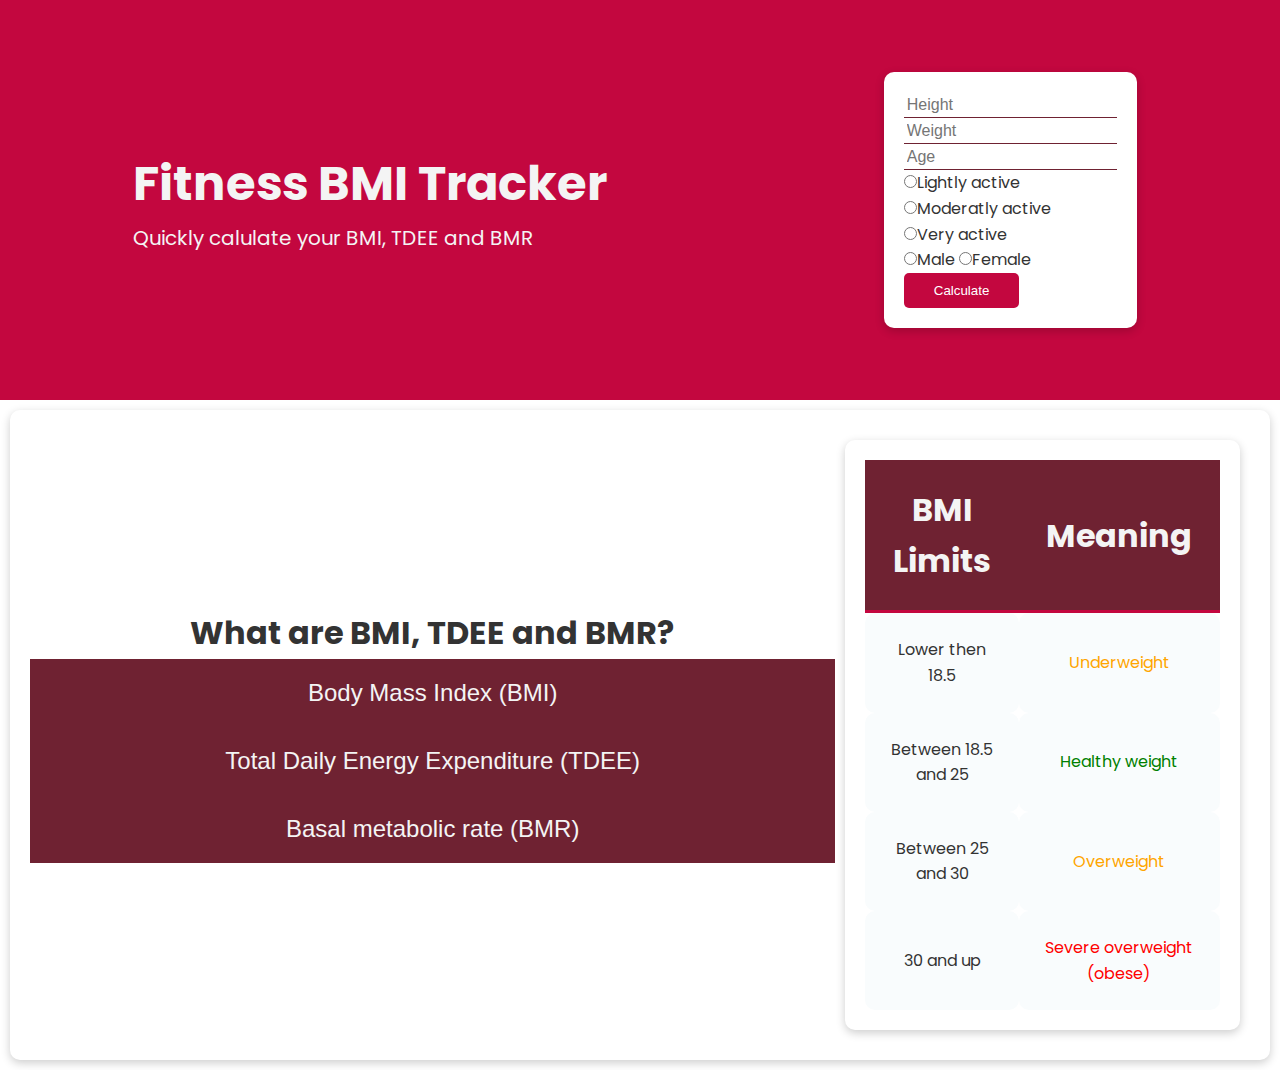
==== index.html @ 3cbadd3d "initial commit of the fitness tracker app to github" ====
<!DOCTYPE html>
<html lang="en">
<head>
    <meta charset="UTF-8">
    <meta http-equiv="X-UA-Compatible" content="IE=edge">
    <meta name="viewport" content="width=device-width, initial-scale=1.0">
    <link rel="stylesheet" href="css/utils.css">
    <link rel="stylesheet" href="css/style.css">
    <script src="scripts/script.js"></script>
    <script src="scripts/accordeon.js"></script>


    <title>Weight Tracker | Tom Emming</title>
</head>
<body>

<!-- navbar -->


<!-- Header -->
<section class="header">
    <div class="header flex">
        <div class="header-info">
            <h1 class="text-center lg">Fitness BMI Tracker</h1>
            <p class="lead">Quickly calulate your BMI, TDEE and BMR</p>
        </div>
        <div class="header-form card">
            <form id='input-form'>
                <div class="form-control">
                    <input type="text" id="height" placeholder="Height" required>
                </div>
                <div class="form-control">
                    <input type="text" id="weight" placeholder="Weight" required>
                </div>
                <div class="form-control">
                    <input type="text" id="age" placeholder="Age" required>
                </div>
                <div class="form-control">
                    <input type="radio" name="activity" id="activity" value="1.375" required>Lightly active
                </div>
                <div class="form-control">
                    <input type="radio" name="activity" id="activity" value="1.55" required>Moderatly active
                </div>
                <div class="form-control">
                    <input type="radio" name="activity" id="activity" value="1.725" required>Very active
                </div>

                <div class="form-control">
                    <input type="radio" name="gender" id="gender" value="male" required>Male
                    <input type="radio" name="gender" id="gender" value="female" required>Female
                </div>
                <input type="submit" class="btn btn-primary text-center;" value="Calculate">
            </form>
        </div>
    </div>
</section>

<!-- Result -->
<section>
    <div id="result" class="flex result card">            
        <table cellspacing="0" cellpadding="0">
            <tr>
                <th class='md p-2'>BMI</th>
                <th class='md p-2'>TDEE</th>
                <th class='md p-2'>BMR</th>

            </tr>
            <tr>
                <td class='lead p-2' id="bmi-value">BMI Value</td>
                <td class='lead p-2' id="tdee-value">TDEE Value</td>
                <td class='lead p-2' id="bmr-value">BMR Value</td>
            </tr>
        </table>
    </div>
</section>

<!-- explanation -->
<section>
    <div class="explanation flex card">
        <div class="explanation intro">
            <h2 class='md text-center'>What are BMI, TDEE and BMR?</h3>
            <button  class="accordeon">Body Mass Index (BMI)</button>
            <div class="panel">
                <p>Body Mass Index (BMI) is a person’s weight in kilograms divided by the square of height in meters. A high BMI can indicate high body fatness. BMI screens for weight categories that may lead to health problems, but it does not diagnose the body fatness or health of an individual.</p>   
            </div>
            <button class="accordeon">Total Daily Energy Expenditure (TDEE)</button>
            <div class="panel">
                <p>Your Total Daily Energy Expenditure (TDEE) is an estimation of how many calories you burn per day when exercise is taken into account. It is calculated by first figuring out your Basal Metabolic Rate, then multiplying that value by an activity multiplier.

                    Since your BMR represents how many calories your body burns when at rest, it is necessary to adjust the numbers upwards to account for the calories you burn during the day. This is true even for those with a sedentary lifestyle. Our TDEE calculator uses the best formulas and displays your score in a way that's easy to read and meaningful</p>   
            </div>
            <button class="accordeon">Basal metabolic rate (BMR)</button>
            <div class="panel">
                <p> 
                    Even when resting, your body burns calories by performing basic functions to sustain life, such as:<br>
                    <ul>
                    <li>breathing</li>
                    <li>circulation</li>
                    <li>utrient processing</li>
                    <li>cell production</li>
                    </ul><br>
                    Basal metabolic rate is the number of calories your body needs to accomplish its most basic (basal) life-sustaining functions.</p>   
            </div>
        </div>
        <div id="explanation" class="card">         
            <table cellspacing="0" cellpadding="0">
                <tr>
                    <th class='md p-2'>BMI Limits</th>
                    <th class='md p-2'>Meaning</th>
                </tr>
                <tr>
                    <td class='p-2'>Lower then 18.5</td>
                    <td style='color: orange;'class='p-2'>Underweight</td>
                </tr>
                <tr>
                    <td class='p-2'>Between 18.5 and 25</td>
                    <td style='color: green;'class='p-2'>Healthy weight</td>
                </tr>
                <tr>
                    <td class='p-2'>Between 25 and 30</td>
                    <td style='color: orange;'class='p-2'>Overweight</td>
                </tr>
                <tr>
                    <td class='p-2'>30 and up</td>
                    <td style='color: red;'class='p-2'>Severe overweight (obese)</td>
                </tr>
            </table>
        </div>
    </div>
</section>
<script>
var acc = document.getElementsByClassName("accordeon");
var i;

for (i = 0; i < acc.length; i++) {
    acc[i].addEventListener("click", function() {
    this.classList.toggle("active");
    var panel = this.nextElementSibling;
    if (panel.style.display === "block") {
        panel.style.display = "none";
    } else {
        panel.style.display = "block";
    }
    });
}
</script>
</body>
</html>
---- css/utils.css ----
.container {
    max-width: 1100px;
    margin: 0 auto;
    overflow: auto;
    padding: 0 40px;
}

.card {
    background-color: white;
    border-radius: 10px;
    box-shadow: 0 3px 10px rgba(0, 0, 0, 0.2);
    padding: 20px;
    margin: 10px;
    color: #333;
}

.btn {
    display: inline-block;
    padding: 10px 30px;
    cursor: pointer;
    background-color: var(--primary-color);
    color: #fff;
    border: none;
    border-radius: 5px;
    transition: transform 0.1s ease-in;
}

/* Backgrounds & colored buttons */

.bg-primary, .btn-primary {
    background-color: var(--primary-color);
    color: #fff;
}

.bg-secondary, .btn-secondary {
    background-color: var(--secondary-color);
    color: #fff;
}

.bg-dark, .btn-dark {
    background-color: var(--dark-color);
    color: #fff;
}

.bg-light, .btn-light {
    background-color: var(--light-color);
    color: #333;
}

.bg-primary a, .btn-primary a,
.bg-secondary a, .btn-secondary a, 
.bg-dark a, .btn-dark a {
    color: white;
}

.btn-outline {
    background-color: transparent;
    border: 1px #fff solid
}

.btn:hover {
    transform: scale(1.1)
}

/* Text sizes */
.lead {
    font-size: 20px;
}

.sm {
    font-size: 1rem;
}

.md {
    font-size: 2rem;
}

.lg { 
    font-size: 3rem;
}

.xl {
    font-size: 4rem;
}


.text-center {
    text-align: center;   
}

.flex {
    display: flex;
    justify-content: center;
    align-items: center;
    height: 100%
}

.grid {
    display: grid;
    grid-template-columns: repeat(2, 1fr);
    gap: 20px;
    justify-content: center;
    align-items: center;
    height: 100%
}

.grid-1 {
    grid-template-columns: repeat(1, 1fr);
}

.grid-2 {
    grid-template-columns: repeat(2, 1fr);
}

.grid-3 {
    grid-template-columns: repeat(3, 1fr);
}

.grid-4 {
    grid-template-columns: repeat(4, 1fr);
}

.grid-5 {
    grid-template-columns: repeat(5, 1fr);
}

/* Margin */
.my-1 {
    margin: 1rem 0;
}

.my-2 {
    margin: 1.5rem 0;
}

.my-3 {
    margin: 2rem 0;
}

.my-4 {
    margin: 3rem 0;
}

.my-5 {
    margin: 4rem 0;
}

.m-1 {
    margin: 1rem;
}

.m-2 {
    margin: 1.5rem;
}

.m-3 {
    margin: 2rem;
}

.m-4 {
    margin: 3rem;
}

.m-5 {
    margin: 4rem;
}

/* Padding */
.py-1 {
    padding: 1rem 0;
}

.py-2 {
    padding: 1.5rem 0;
}

.py-3 {
    padding: 2rem 0;
}

.py-4 {
    padding: 3rem 0;
}

.py-5 {
    padding: 4rem 0;
}

.p-1 {
    padding: 1rem;
}

.p-2 {
    padding: 1.5rem;
}

.p-3 {
    padding: 2rem;
}

.p-4 {
    padding: 3rem;
}

.p-5 {
    padding: 4rem;
}

.help-block {
    color: red;
    font-weight: bold;
}
---- css/style.css ----
@import url('https://fonts.googleapis.com/css2?family=Poppins:wght@300&display=swap');

:root {
    --primary-color: #c3073f;
    --secondary-color: #6f2232;
    --dark-color: #6f2232;
    --light-color: #f4f4f4;
}

* {
    box-sizing: border-box;
    padding: 0;
    margin: 0;
}

body {
    color: #333;
    font-family: 'Poppins', sans-serif;
    line-height: 1.6;
}

a {
    text-decoration: none;
}


table {
    border: none;
}

th {
    background-color: var(--dark-color);
    color: var(--light-color);
    border-bottom: solid var(--primary-color);
    text-align: center;
}

td {
    background-color: #F9FCFD;
    border-radius: 10px;
    text-align: center;
}

.header {
    height: 400px;
    width: auto;
    background-color: var(--primary-color);
    justify-content: space-around;
    color: var(--light-color);
}

.header-form input[type='text'] {
    border: 0;
    border-bottom: 1px solid var(--secondary-color);
    width: 100%;
    padding: 3px;
    font-size: 16px;
}

input[type='radio']:checked:after {
    width: 15px;
    height: 15px;
    border-radius: 15px;
    top: -3px;
    left: -4px;
    position: relative;
    background-color: var(--dark-color);
    content: '';
    display: inline-block;
    visibility: visible;
    border: 2px solid white;
}


.result {
    display: none;
}

.accordeon {
    background-color: var(--dark-color);
    color: var(--light-color);
    cursor: pointer;
    padding: 20px;
    width: 100%;
    border: none;
    text-align: center;
    outline: none;
    font-size: 24px;
    transition: 0.4s;
    justify-self: left;
  }
  
.active, .accordeon:hover {
    background-color: var(--primary-color); 
  }
  
.panel {
    padding: 0 18px;
    display: none;
    background-color: white;
    overflow: hidden;
    padding: 40px;
    width: auto;
    max-width: 750px;
  }
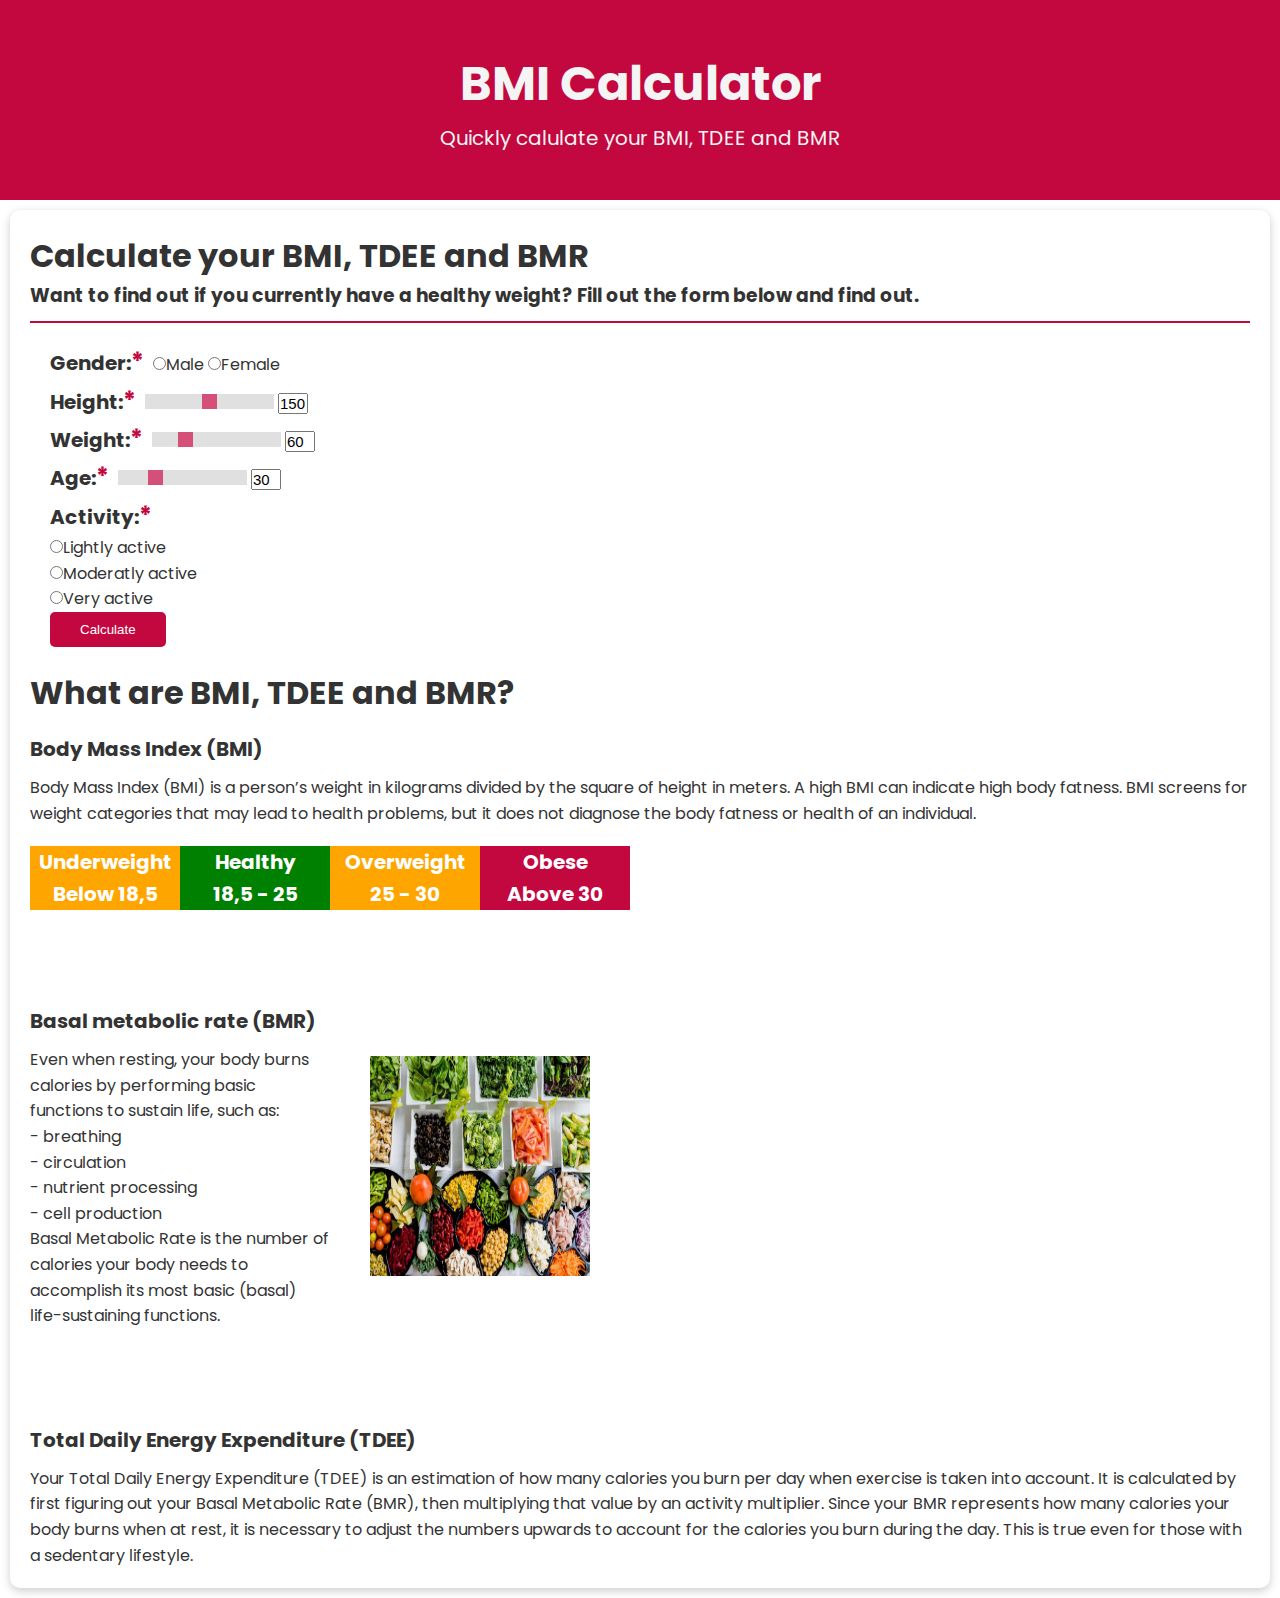
==== commit 06ff3356: "rewrote the input form, added additional text and added a lot of CSS styling" ====
--- a/index.html
+++ b/index.html
@@ -8,7 +8,6 @@
     <link rel="stylesheet" href="css/utils.css">
     <link rel="stylesheet" href="css/style.css">
     <script src="scripts/script.js"></script>
-    <script src="scripts/accordeon.js"></script>
 
 
     <title>Weight Tracker | Tom Emming</title>
@@ -22,128 +21,182 @@
 <section class="header">
     <div class="header flex">
         <div class="header-info">
-            <h1 class="text-center lg">Fitness BMI Tracker</h1>
+            <h1 class="text-center lg">BMI Calculator</h1>
             <p class="lead">Quickly calulate your BMI, TDEE and BMR</p>
         </div>
-        <div class="header-form card">
+    </div>
+</section>
+
+<!-- body -->
+<section">
+    <div class="body card">
+        <div class="input-form-header">
+            <h1>Calculate your BMI, TDEE and BMR</h1>
+            <h3>Want to find out if you currently have a healthy weight? Fill out the form below and find out.</h3>
+        </div>
+        <div class="input-form text-center">
             <form id='input-form'>
                 <div class="form-control">
-                    <input type="text" id="height" placeholder="Height" required>
-                </div>
-                <div class="form-control">
-                    <input type="text" id="weight" placeholder="Weight" required>
-                </div>
-                <div class="form-control">
-                    <input type="text" id="age" placeholder="Age" required>
-                </div>
-                <div class="form-control">
-                    <input type="radio" name="activity" id="activity" value="1.375" required>Lightly active
-                </div>
-                <div class="form-control">
-                    <input type="radio" name="activity" id="activity" value="1.55" required>Moderatly active
-                </div>
-                <div class="form-control">
-                    <input type="radio" name="activity" id="activity" value="1.725" required>Very active
-                </div>
-
-                <div class="form-control">
+                    <span class='form-title'>Gender:</span><span class="asterix">*</span>
                     <input type="radio" name="gender" id="gender" value="male" required>Male
                     <input type="radio" name="gender" id="gender" value="female" required>Female
+                </div>
+                <div class="form-control slidecontainer">
+                    <span class='form-title'>Height:</span><span class="asterix">*</span>
+                    <input type="range" min="75" max="225" value="150" id="heightInput" class="slider"> 
+                    <input type="text" name="height" id="heightOutput" required>
+                </div>
+                <div class="form-control slidecontainer">
+                    <span class='form-title'>Weight:</span><span class="asterix">*</span>
+                    <input type="range" min="5" max="250" value="60" name="weight" id="weightInput" class="slider" id="myRange" required>
+                    <input type="text" name="height" id="weightOutput" required>
+                </div>
+                <div class="form-control slidecontainer">
+                    <span class='form-title'>Age:</span><span class="asterix">*</span>
+                    <input type="range" min="1" max="110" value="30" name="age" id="ageInput" class="slider" id="myRange" required>
+                    <input type="text" name="height" id="ageOutput" required>
+                </div>
+                <span class='form-title'>Activity:</span><span class="asterix">*</span>
+                <div class="form-control">
+                    <input type="radio" name="activity" id="activity" value="1.375" required>Lightly active
+                </div>
+                <div class="form-control">
+                    <input type="radio" name="activity" id="activity" value="1.55" required>Moderatly active
+                </div>
+                <div class="form-control">
+                    <input type="radio" name="activity" id="activity" value="1.725" required>Very active
                 </div>
                 <input type="submit" class="btn btn-primary text-center;" value="Calculate">
             </form>
         </div>
-    </div>
-</section>
+
 
 <!-- Result -->
-<section>
-    <div id="result" class="flex result card">            
-        <table cellspacing="0" cellpadding="0">
-            <tr>
-                <th class='md p-2'>BMI</th>
-                <th class='md p-2'>TDEE</th>
-                <th class='md p-2'>BMR</th>
-
-            </tr>
-            <tr>
-                <td class='lead p-2' id="bmi-value">BMI Value</td>
-                <td class='lead p-2' id="tdee-value">TDEE Value</td>
-                <td class='lead p-2' id="bmr-value">BMR Value</td>
-            </tr>
-        </table>
-    </div>
-</section>
+        <section>
+            <div id="result" class="result grid grid-3">
+                <div class="card text-center">
+                    <h1>Your BMI</h1>
+                    <div id='bmi-result-card' class="result-card">
+                        <p id="bmi-value">25</p>
+                    </div>
+                    <p id="bmi-result-text" class="lead"></p>
+                </div>
+                <div class="card text-center">
+                    <h1>Your TDEE</h1>
+                    <div class="result-card">
+                        <p id="tdee-value">1800</p>
+                    </div>
+                    <p class="lead tdee-result-text">TDEE stands for total daily energy expenditure. It is the total energy that a person uses in a day.</p>
+                </div>
+                <div class="card text-center">
+                    <h1>Your BMR</h1>
+                    <div class="result-card">
+                        <p id="bmr-value">2400</p>
+                    </div>
+                    <p class="lead bmr-result-text">BMR is a person's energy usage rate while at rest in a temperate environment when the digestive system is inactive.</p>
+
+                </div>
+            </div>
+        </section>
 
 <!-- explanation -->
-<section>
-    <div class="explanation flex card">
-        <div class="explanation intro">
-            <h2 class='md text-center'>What are BMI, TDEE and BMR?</h3>
-            <button  class="accordeon">Body Mass Index (BMI)</button>
-            <div class="panel">
-                <p>Body Mass Index (BMI) is a person’s weight in kilograms divided by the square of height in meters. A high BMI can indicate high body fatness. BMI screens for weight categories that may lead to health problems, but it does not diagnose the body fatness or health of an individual.</p>   
+        <section>
+            <div class="explanation intro">
+                <h1 class='md'>What are BMI, TDEE and BMR?</h1>
+                <h2 class='lead'>Body Mass Index (BMI)</h2>
+                    <p>Body Mass Index (BMI) is a person’s weight in kilograms
+                    divided by the square of height in meters.
+                    A high BMI can indicate high body fatness. 
+                    BMI screens for weight categories that may lead to
+                    health problems, but it does not diagnose the
+                    body fatness or health of an individual.</p>
+                    <div class="grid grid-4 bmi">
+                        <div class="bmi-card-1">
+                            <p class="lead">Underweight</p>
+                            <p class="lead">Below 18,5</p>
+                        </div>
+                        <div class="bmi-card-2">
+                            <p class="lead">Healthy</p>
+                            <p class="lead">18,5 - 25</p>
+                        </div>
+                            <div class="bmi-card-3">
+                                <p class="lead">Overweight</p>
+                                <p class="lead">25 - 30</p>
+                            </div>
+                            <div class="bmi-card-4">
+                                <p class="lead">Obese</p>
+                                <p class="lead">Above 30</p>
+                            </div>
+                        </div> 
+
+                <div class="grid grid-2 bmr">
+                    <div class="bmr-text">
+                        <h2 class='lead'>Basal metabolic rate (BMR)</h2>
+                            <p> 
+                            Even when resting, your body burns calories
+                            by performing basic functions to sustain life, such as:<br>
+                            <ul>
+                                <li>- breathing</li>
+                                <li>- circulation</li>
+                                <li>- nutrient processing</li>
+                                <li>- cell production</li>
+                            </ul>
+                            Basal Metabolic Rate is the number of calories
+                            your body needs to accomplish its most basic
+                            (basal) life-sustaining functions.</p>
+                     </div>
+                     <div class="bmr-img">
+                         <img src="images/bmr.jpg" alt="">
+                     </div>
+                </div>
+                <h2 class='lead'>Total Daily Energy Expenditure (TDEE)</h2>
+                    <p>Your Total Daily Energy Expenditure (TDEE) is an
+                    estimation of how many calories you burn per day when
+                    exercise is taken into account.
+                    It is calculated by first figuring out your Basal Metabolic Rate (BMR),
+                    then multiplying that value by an activity multiplier.
+                    Since your BMR represents how many calories your body
+                    burns when at rest, it is necessary to adjust the numbers
+                    upwards to account for the calories you burn during the day.
+                    This is true even for those with a sedentary lifestyle.
+                    </p>   
+
+                </div>
+
+                </div>
             </div>
-            <button class="accordeon">Total Daily Energy Expenditure (TDEE)</button>
-            <div class="panel">
-                <p>Your Total Daily Energy Expenditure (TDEE) is an estimation of how many calories you burn per day when exercise is taken into account. It is calculated by first figuring out your Basal Metabolic Rate, then multiplying that value by an activity multiplier.
-
-                    Since your BMR represents how many calories your body burns when at rest, it is necessary to adjust the numbers upwards to account for the calories you burn during the day. This is true even for those with a sedentary lifestyle. Our TDEE calculator uses the best formulas and displays your score in a way that's easy to read and meaningful</p>   
-            </div>
-            <button class="accordeon">Basal metabolic rate (BMR)</button>
-            <div class="panel">
-                <p> 
-                    Even when resting, your body burns calories by performing basic functions to sustain life, such as:<br>
-                    <ul>
-                    <li>breathing</li>
-                    <li>circulation</li>
-                    <li>utrient processing</li>
-                    <li>cell production</li>
-                    </ul><br>
-                    Basal metabolic rate is the number of calories your body needs to accomplish its most basic (basal) life-sustaining functions.</p>   
-            </div>
-        </div>
-        <div id="explanation" class="card">         
-            <table cellspacing="0" cellpadding="0">
-                <tr>
-                    <th class='md p-2'>BMI Limits</th>
-                    <th class='md p-2'>Meaning</th>
-                </tr>
-                <tr>
-                    <td class='p-2'>Lower then 18.5</td>
-                    <td style='color: orange;'class='p-2'>Underweight</td>
-                </tr>
-                <tr>
-                    <td class='p-2'>Between 18.5 and 25</td>
-                    <td style='color: green;'class='p-2'>Healthy weight</td>
-                </tr>
-                <tr>
-                    <td class='p-2'>Between 25 and 30</td>
-                    <td style='color: orange;'class='p-2'>Overweight</td>
-                </tr>
-                <tr>
-                    <td class='p-2'>30 and up</td>
-                    <td style='color: red;'class='p-2'>Severe overweight (obese)</td>
-                </tr>
-            </table>
-        </div>
+        </section>
+
     </div>
 </section>
 <script>
-var acc = document.getElementsByClassName("accordeon");
-var i;
-
-for (i = 0; i < acc.length; i++) {
-    acc[i].addEventListener("click", function() {
-    this.classList.toggle("active");
-    var panel = this.nextElementSibling;
-    if (panel.style.display === "block") {
-        panel.style.display = "none";
-    } else {
-        panel.style.display = "block";
-    }
-    });
+// Sliders
+var heightSlider = document.getElementById("heightInput"); // The height slider
+var heightOutput = document.getElementById("heightOutput"); // The height output
+
+var weightSlider = document.getElementById("weightInput"); // The weight slider
+var weightOutput = document.getElementById("weightOutput"); // The weight output
+
+var ageSlider = document.getElementById("ageInput"); // The age slider
+var ageOutput = document.getElementById("ageOutput"); // The age output
+
+heightOutput.value = heightSlider.value; // Set the default value height
+weightOutput.value = weightSlider.value; // Set the default value weight
+ageOutput.value = ageSlider.value; // Set the default value age
+
+heightSlider.oninput = function() {
+    heightOutput.value = this.value; // Set new output value after moving slider
 }
+
+weightSlider.oninput = function() {
+    weightOutput.value = this.value; // Set new output value after moving slider
+}
+
+ageSlider.oninput = function() {
+    ageOutput.value = this.value; // Set new output value after moving slider
+}
+
+
 </script>
 </body>
 </html>--- a/css/utils.css
+++ b/css/utils.css
@@ -209,4 +209,41 @@
 .help-block {
     color: red;
     font-weight: bold;
+}
+
+/* Animations */
+@keyframes slideInFromLeft {
+    0% {
+        transform: translateX(-100%);
+    }
+    100% {
+        transform: translateX(0);
+    }
+}
+
+@keyframes slideInFromRight {
+    0% {
+        transform: translateX(100%);
+    }
+    100% {
+        transform: translateX(0);
+    }
+}
+
+@keyframes slideInFromTop {
+    0% {
+        transform: translateY(-100%);
+    }
+    100% {
+        transform: translateX(0);
+    }
+}
+
+@keyframes slideInFromBottom {
+    0% {
+        transform: translateY(100%);
+    }
+    100% {
+        transform: translateX(0);
+    }
 }--- a/css/style.css
+++ b/css/style.css
@@ -6,6 +6,7 @@
     --secondary-color: #6f2232;
     --dark-color: #6f2232;
     --light-color: #f4f4f4;
+    --dark-text-color: ##313131;
 }
 
 * {
@@ -15,13 +16,18 @@
 }
 
 body {
-    color: #333;
+    color: var(--dark-text-color);
     font-family: 'Poppins', sans-serif;
     line-height: 1.6;
 }
 
 a {
     text-decoration: none;
+}
+
+li {
+    list-style: none;
+
 }
 
 
@@ -43,19 +49,52 @@
 }
 
 .header {
-    height: 400px;
+    height: 200px;
     width: auto;
     background-color: var(--primary-color);
+    /* background-image: url(images/background.png); */
     justify-content: space-around;
     color: var(--light-color);
 }
 
-.header-form input[type='text'] {
-    border: 0;
-    border-bottom: 1px solid var(--secondary-color);
-    width: 100%;
-    padding: 3px;
-    font-size: 16px;
+.header-info {
+    animation: slideInFromLeft 1s ease-in;
+}
+
+.input-form-header  {
+    border-bottom: var(--primary-color) 2px solid;
+    padding-bottom: 10px;
+    animation: slideInFromRight 1s ease-in;
+    font-weight: bold;
+}
+
+.input-form {
+    width: 100%;
+    text-align: left;
+    animation: slideInFromRight 1s ease-in;
+    padding: 20px;
+}
+
+.input-form input[type='text'] {
+    width: 30px;
+    font-size: 15px;
+}
+
+.input-form input[type='radio'] {
+    padding-right: 25px;
+}
+
+.form-title {
+    font-size: 20px;
+    width: 100px;
+    font-weight: bold;
+}
+
+.asterix {
+    font-size: 24px;
+    color: var(--primary-color);
+    padding-right: 5px;
+    font-weight: bold;
 }
 
 input[type='radio']:checked:after {
@@ -65,7 +104,7 @@
     top: -3px;
     left: -4px;
     position: relative;
-    background-color: var(--dark-color);
+    background-color: var(--primary-color);
     content: '';
     display: inline-block;
     visibility: visible;
@@ -75,32 +114,138 @@
 
 .result {
     display: none;
-}
-
-.accordeon {
-    background-color: var(--dark-color);
-    color: var(--light-color);
-    cursor: pointer;
-    padding: 20px;
-    width: 100%;
-    border: none;
+    animation: slideInFromBottom 1s ease-in;
+}
+
+.result .card {
+    background-color: #313131;
+    color: white;
+}
+
+.result .card h1 {
+    border-bottom: var(--primary-color) 2px solid;
+}
+
+.result .result-card {
+    background-color: var(--primary-color);
+    border-radius: 5px;
+    padding: 10px;
+    margin: 20px;
+    color: white;
+    font-size: 20px;
+    font-weight: bold;
+}
+
+.explanation {
+    animation: slideInFromBottom 2s ease-in;  
+
+}
+
+.explanation h2 {
+    padding-bottom: 10px;
+    padding-top: 15px;
+}
+
+.explanation .bmi {
+    padding-top: 20px;
+    padding-bottom: 20px;
     text-align: center;
-    outline: none;
-    font-size: 24px;
-    transition: 0.4s;
-    justify-self: left;
-  }
-  
-.active, .accordeon:hover {
-    background-color: var(--primary-color); 
-  }
-  
-.panel {
-    padding: 0 18px;
-    display: none;
-    background-color: white;
-    overflow: hidden;
+    color: white;
+    font-size: 20px;
+    font-weight: bold;
+}
+
+.result .card {
+    max-width: 400px;
+    width: 100%;
+}
+
+.result .grid {
+    max-width: 1200px;
+    width: 100%;
+}
+
+.explanation  .grid {
+    gap: 0px;
+    max-width: 600px;
+    width: auto;
+}
+
+.explanation .bmi .bmi-card-1 {
+    background-color: orange;
+    max-width: 150px;
+    width: 100%;
+}
+.explanation .bmi .bmi-card-2 {
+    background-color: green;
+    max-width: 150px;
+    width: 100%;
+}
+.explanation .bmi .bmi-card-3 {
+    background-color: orange;
+    max-width: 150px;
+    width: 100%;
+}
+.explanation .bmi .bmi-card-4 {
+    background-color: var(--primary-color);
+    max-width: 150px;
+    width: 100%;
+}
+
+.explanation .bmr-text {
+    padding-top: 60px;
+    padding-bottom: 80px;
+}
+.explanation .bmr-img img{
+    width: 100%;
+    height: 300px;
+    max-width: 400px;
     padding: 40px;
-    width: auto;
-    max-width: 750px;
-  }
+}
+
+  
+  /* The slider itself */
+  .slider {
+    appearance: none;
+    width: auto; /* Full-width */
+    height: 15px; /* Specified height */
+    background: #d3d3d3; /* Grey background */
+    opacity: 0.7; /* Set transparency (for mouse-over effects on hover) */
+    -webkit-transition: .2s; /* 0.2 seconds transition on hover */
+    transition: opacity .2s;
+  }
+  
+  /* Mouse-over effects */
+  .slider:hover {
+    opacity: 1; /* Fully shown on mouse-over */
+  }
+  
+  /* The slider handle (use -webkit- (Chrome, Opera, Safari, Edge) and -moz- (Firefox) to override default look) */
+  .slider::-webkit-slider-thumb {
+    -webkit-appearance: none; /* Override default look */
+    appearance: none;
+    width: 15px; /* Set a specific slider handle width */
+    height: 15px; /* Slider handle height */
+    background: var(--primary-color); /* Green background */
+    cursor: pointer; /* Cursor on hover */
+  }
+  
+  .slider::-moz-range-thumb {
+    width: 25px; /* Set a specific slider handle width */
+    height: 25px; /* Slider handle height */
+    background: var(--primary-color); /* Green background */
+    cursor: pointer; /* Cursor on hover */
+  }
+
+  @media(max-width: 768px) {
+    .grid {
+        grid-template-columns: 1fr;
+        grid-template-rows: 1fr;
+    }
+
+
+    .cli .grid > *:first-child {
+        grid-column: 1;
+        grid-row: 1;
+    }
+}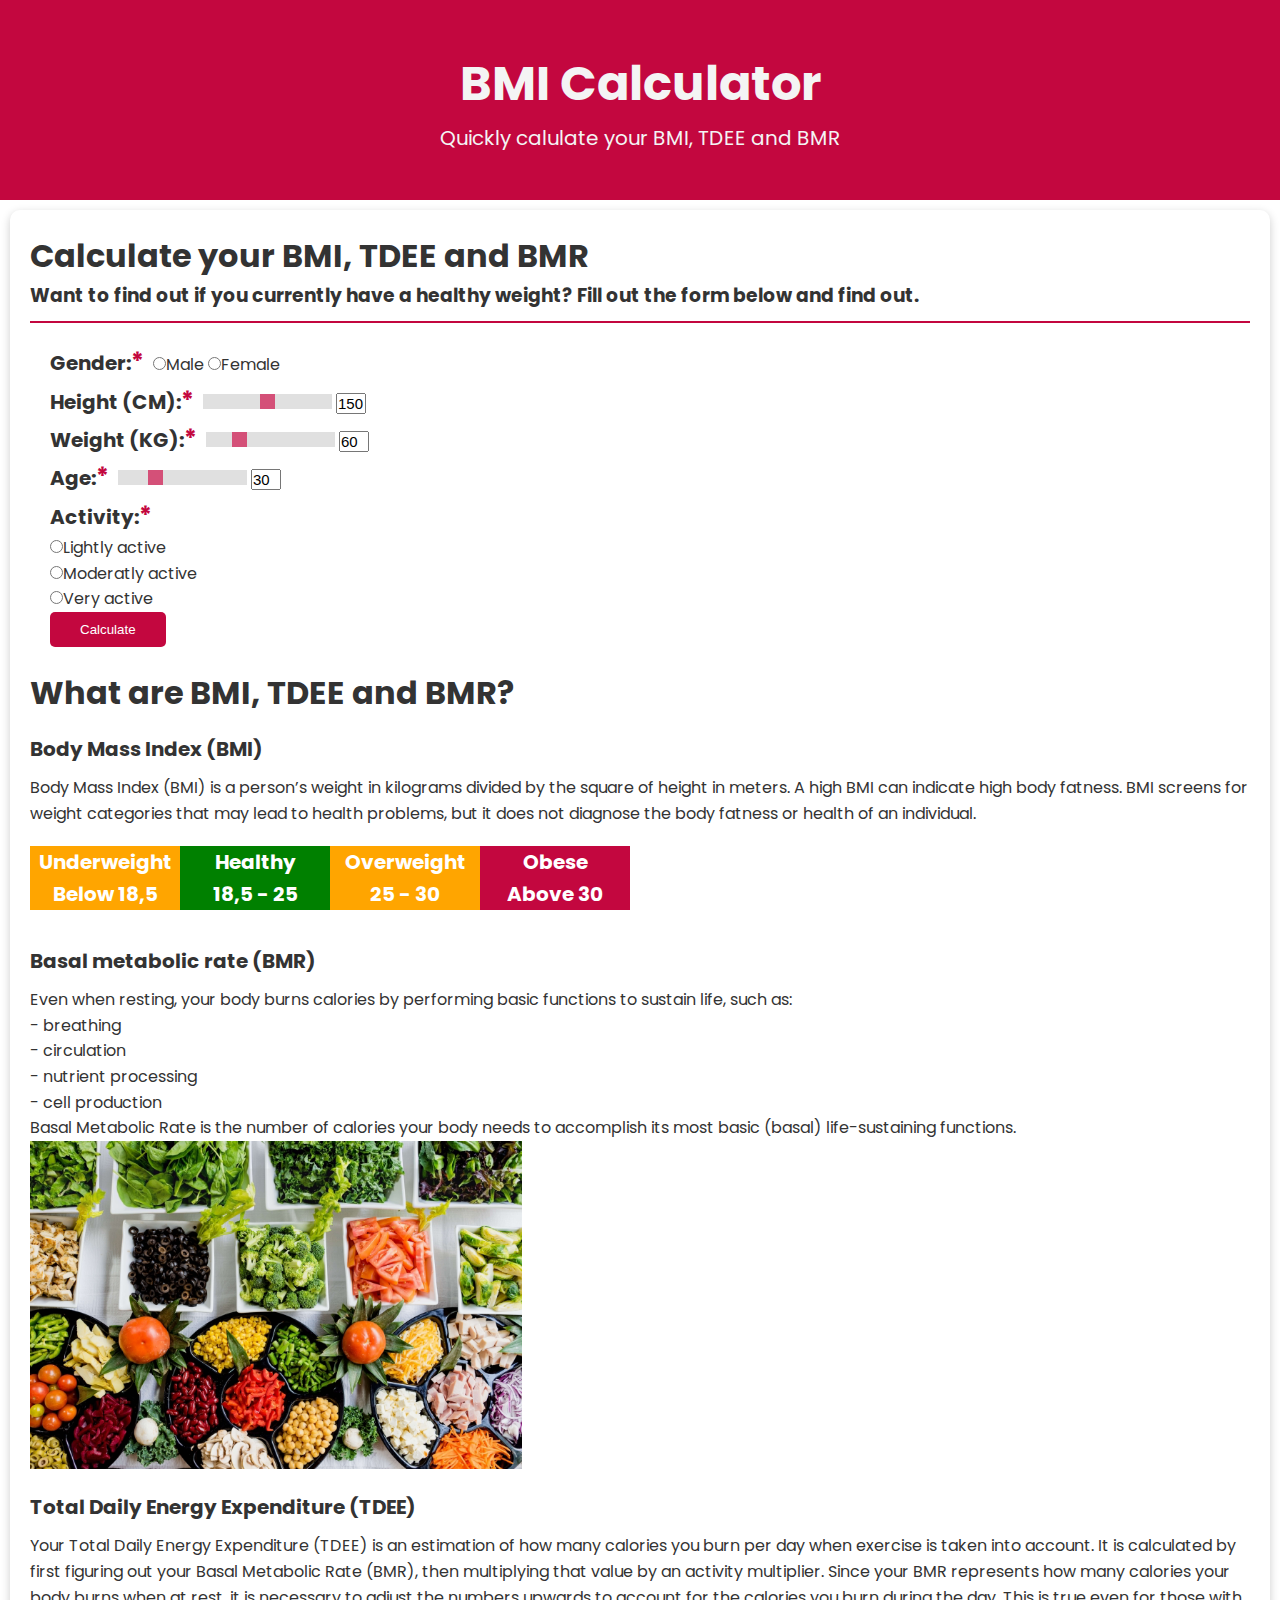
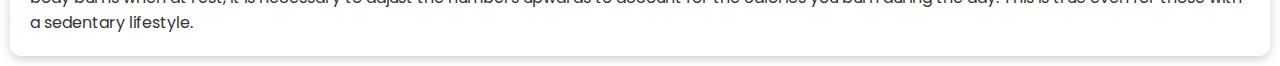
==== commit 32599d3c: "Updated the styling and made it mobile-friendly" ====
--- a/index.html
+++ b/index.html
@@ -28,7 +28,7 @@
 </section>
 
 <!-- body -->
-<section">
+<section>
     <div class="body card">
         <div class="input-form-header">
             <h1>Calculate your BMI, TDEE and BMR</h1>
@@ -42,12 +42,12 @@
                     <input type="radio" name="gender" id="gender" value="female" required>Female
                 </div>
                 <div class="form-control slidecontainer">
-                    <span class='form-title'>Height:</span><span class="asterix">*</span>
+                    <span class='form-title'>Height (CM):</span><span class="asterix">*</span>
                     <input type="range" min="75" max="225" value="150" id="heightInput" class="slider"> 
                     <input type="text" name="height" id="heightOutput" required>
                 </div>
                 <div class="form-control slidecontainer">
-                    <span class='form-title'>Weight:</span><span class="asterix">*</span>
+                    <span class='form-title'>Weight (KG):</span><span class="asterix">*</span>
                     <input type="range" min="5" max="250" value="60" name="weight" id="weightInput" class="slider" id="myRange" required>
                     <input type="text" name="height" id="weightOutput" required>
                 </div>
@@ -129,7 +129,7 @@
                             </div>
                         </div> 
 
-                <div class="grid grid-2 bmr">
+                <div class="bmr">
                     <div class="bmr-text">
                         <h2 class='lead'>Basal metabolic rate (BMR)</h2>
                             <p> 
@@ -188,8 +188,21 @@
     heightOutput.value = this.value; // Set new output value after moving slider
 }
 
+heightOutput.oninput = function() {
+    heightSlider.value = this.value; // Set new output value after moving slider
+}
+
+weightOutput.oninput = function() {
+    weightSlider.value = this.value; // Set new output value after moving slider
+}
+
+
 weightSlider.oninput = function() {
     weightOutput.value = this.value; // Set new output value after moving slider
+}
+
+ageOutput.oninput = function() {
+    ageSlider.value = this.value; // Set new output value after moving slider
 }
 
 ageSlider.oninput = function() {
--- a/css/style.css
+++ b/css/style.css
@@ -52,9 +52,8 @@
     height: 200px;
     width: auto;
     background-color: var(--primary-color);
-    /* background-image: url(images/background.png); */
-    justify-content: space-around;
     color: var(--light-color);
+    text-align: center;
 }
 
 .header-info {
@@ -120,6 +119,8 @@
 .result .card {
     background-color: #313131;
     color: white;
+    max-width: 400px;
+    width: 100%;
 }
 
 .result .card h1 {
@@ -155,17 +156,12 @@
     font-weight: bold;
 }
 
-.result .card {
-    max-width: 400px;
-    width: 100%;
-}
-
-.result .grid {
+.result .grid-3 {
     max-width: 1200px;
     width: 100%;
 }
 
-.explanation  .grid {
+.explanation  .grid-4 {
     gap: 0px;
     max-width: 600px;
     width: auto;
@@ -193,14 +189,13 @@
 }
 
 .explanation .bmr-text {
-    padding-top: 60px;
-    padding-bottom: 80px;
-}
-.explanation .bmr-img img{
-    width: 100%;
-    height: 300px;
-    max-width: 400px;
-    padding: 40px;
+    /*padding-top: 60px;
+    padding-bottom: 80px;*/
+}
+.explanation  img{
+    width: 512px;
+    height: auto;
+    padding-right: 20px;
 }
 
   
@@ -238,14 +233,25 @@
   }
 
   @media(max-width: 768px) {
+    .result, .explanation {
+        flex-direction: column;
+    }
     .grid {
         grid-template-columns: 1fr;
         grid-template-rows: 1fr;
     }
 
-
-    .cli .grid > *:first-child {
-        grid-column: 1;
-        grid-row: 1;
+    .grid-2 {
+        grid-template-columns: 1fr;
+        grid-template-rows: 1fr;
+    }
+
+    .grid-3 {
+        grid-template-columns: 1fr;
+        grid-template-rows: 1fr;
+    }
+
+    .explanation  img{
+        display: none;
     }
 }